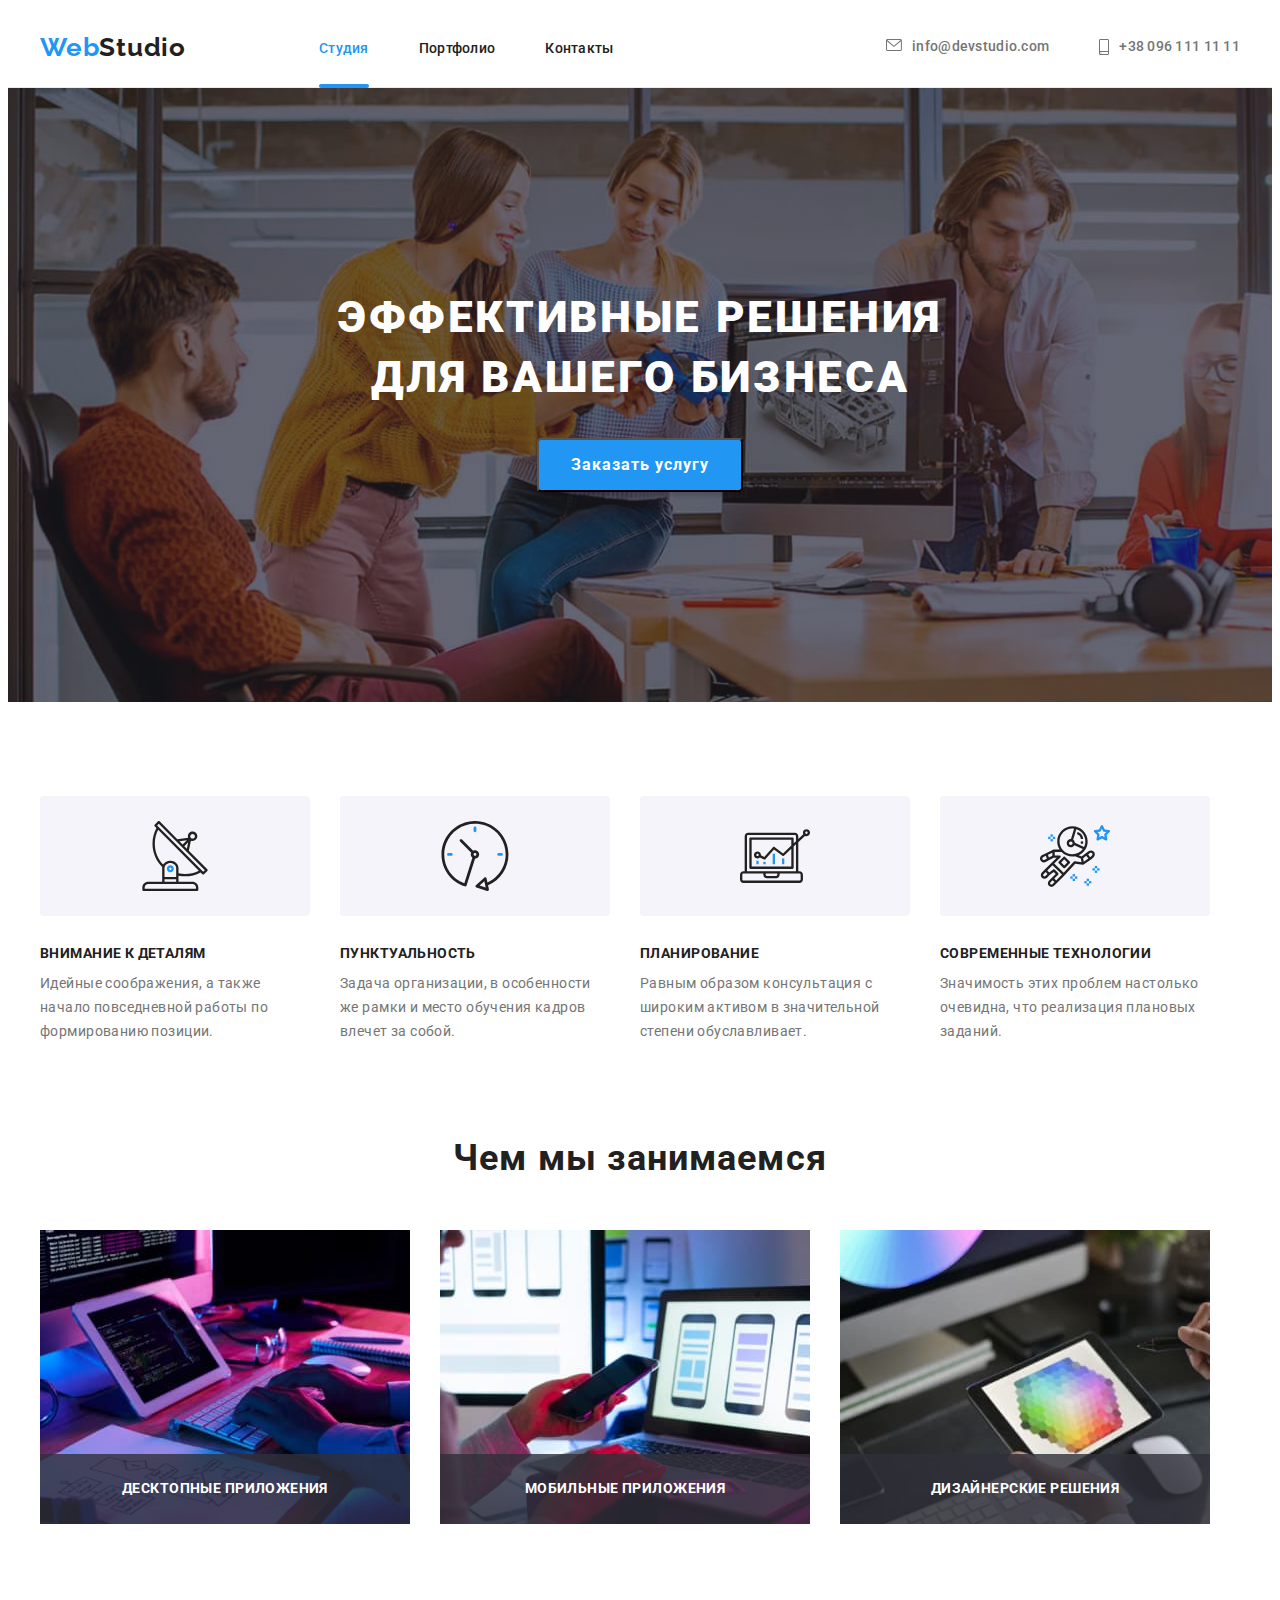
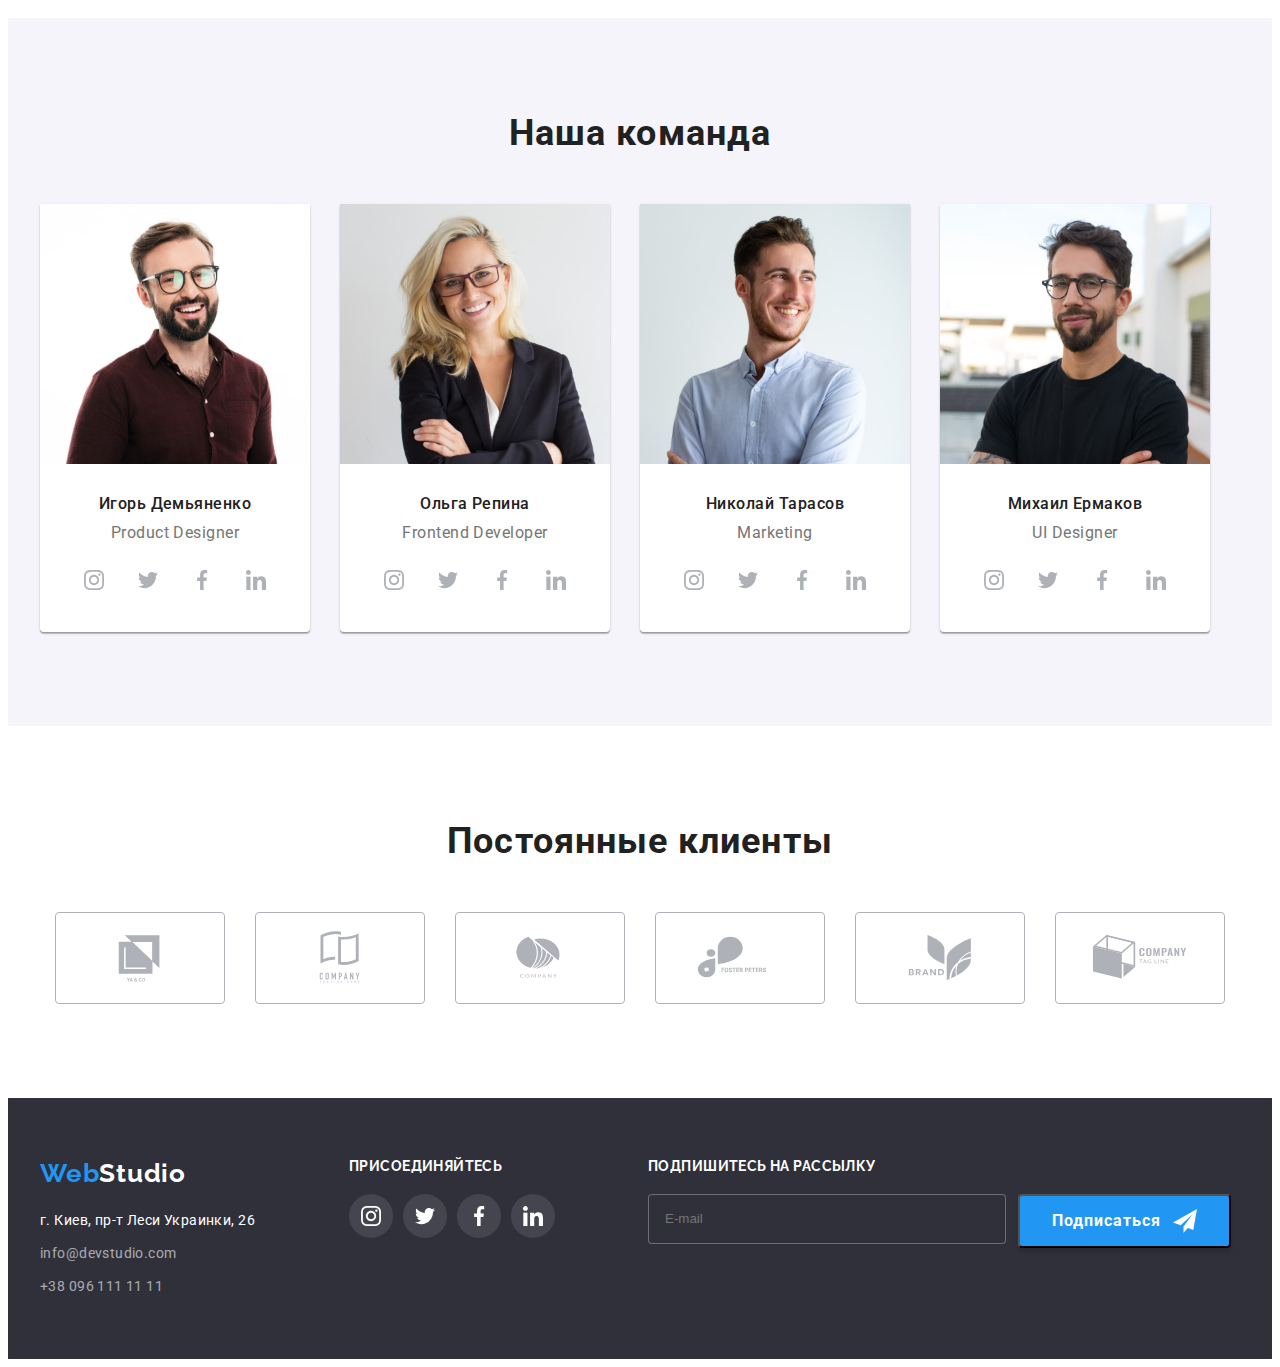
==== index.html @ 3cc31e41 "add footer label" ====
<!DOCTYPE html>
<html lang="ru">
<head>
    <meta charset="UTF-8">
    <meta http-equiv="X-UA-Compatible" content="IE=edge">
    <meta name="viewport" content="width=device-width, initial-scale=1.0">
    <title>WebStudio</title>
    <link rel="preconnect" href="https://fonts.googleapis.com">
    <link rel="preconnect" href="https://fonts.gstatic.com" crossorigin>
    <link href="https://fonts.googleapis.com/css2?family=Raleway:wght@700&family=Roboto:wght@400;500;700;900&display=swap"
        rel="stylesheet">
        <link rel="stylesheet" href="https://cdnjs.cloudflare.com/ajax/libs/modern-normalize/1.1.0/modern-normalize.min.css"
            integrity="sha512-wpPYUAdjBVSE4KJnH1VR1HeZfpl1ub8YT/NKx4PuQ5NmX2tKuGu6U/JRp5y+Y8XG2tV+wKQpNHVUX03MfMFn9Q=="
            crossorigin="anonymous" referrerpolicy="no-referrer" />
    <link rel="stylesheet" href="./css/styles.css">
</head>
<body>
    <header class="header"> 
        <div class="container header-container">
        <a class="link logo-style" href="">Web<span class="logo-style-header">Studio</span></a>
        <nav class="navigation">
        <ul class="list nav-list">
            <li class="nav-list-item">
                <a class="link nav-list-link current" href="./index.html">Студия</a>
            </li>
            <li class="nav-list-item">
                <a class="link nav-list-link " href="./portfolio.html">Портфолио</a>
            </li>
            <li class="nav-list-item">
                <a class="link nav-list-link" href="">Контакты</a>
            </li>
        </ul>
        </nav>

        <ul class="list header-contacts-list">
            <li class="header-contacts-item">
                <a  class="link header-contacts" href="mailto:info@devstudio.com">
                    <svg class="header-icons" width="16" height="12">
                        <use href="./images/sprite.svg#envelope"></use>
                    </svg>
                    info@devstudio.com</a></li>
            <li class="header-contacts-item">
                <a class="link header-contacts" href="tel:+380961111111">
                    <svg class="header-icons" width="10" height="16">
                        <use href="./images/sprite.svg#smartphone"></use>
                    </svg>
                    +38 096 111 11 11</a></li>
        </ul>
      
        
        </div>
    </header>

    <main>
        <section class="hero section">
            <div class="container">
            <h1 class="main-title" >Эффективные решения для вашего бизнеса</h1>
            <button 
            class="modal-btn" 
            type="button" 
            data-modal-open>
            Заказать услугу
        </button>
        </div>
        </section>
        <section class="section">
            <div class="container">
            <ul class="list about-description">
            <li class="about-description-item">
                <div class="about-icon">
                    <svg class="about-svg" width="70" height="70">
                        <use href="./images/sprite.svg#antenna" ></use>
                    </svg>
                </div>
                <h3 class="secondary-title">Внимание к деталям</h3>
                <p class="about-text">
                    Идейные соображения, а также начало повседневной работы по формированию позиции.
                </p> 
            </li>
            <li class="about-description-item">
                <div class="about-icon">
                    <svg class="about-svg" width="70" height="70">
                        <use href="./images/sprite.svg#clock"></use>
                    </svg>
                </div>
                <h3 class="secondary-title">Пунктуальность</h3>
                <p class="about-text">
                    Задача организации, в особенности же рамки и место обучения кадров влечет за собой.
                </p>
            </li>
            <li class="about-description-item">
                <div class="about-icon">
                    <svg class="about-svg" width="70" height="70">
                        <use href="./images/sprite.svg#diagram"></use>
                    </svg>
                </div>
                <h3 class="secondary-title">Планирование</h3>
                <p class="about-text">
                    Равным образом консультация с широким активом в значительной степени обуславливает.
                </p>
            </li>
            <li class="about-description-item">
                <div class="about-icon">
                    <svg class="about-svg" width="70" height="70">
                        <use href="./images/sprite.svg#astronaut"></use>
                    </svg>
                </div>
                <h3 class="secondary-title">Современные технологии</h3>
                <p class="about-text">
                    Значимость этих проблем настолько очевидна, что реализация плановых заданий.
                </p>
            </li>
            </ul>
            </div>
            </section>
        <section class="section-about" >
            <div class="container">
        <h2 class="title">Чем мы занимаемся</h2>
        <ul class="list about-img">
            <li class="about-img-item">
                <div class="thumb">
                <img src="./images/img-1.jpg" 
                alt="Программист пишет код" 
                width="370" 
                height="294">
                <p class="label">Десктопные приложения</p>
                </div>
            </li>
            <li class="about-img-item">
                <div class="thumb">
                <img src="./images/img-2.jpg" 
                alt="Дизайнер работает над мобильным приложением" 
                width="370" 
                height="294">
                <p class="label">Мобильные приложения</p>
                </div>
            </li>
            <li class="about-img-item">
                <div class="thumb">
                <img src="./images/img-3.jpg" 
                alt="Разработка игры на планшете" 
                width="370" 
                height="294">
                <p class="label">Дизайнерские решения</p>
                </div>
            </li>
        </ul>
        </div>
        </section>

        <section class="team-background section">
            <div class="container">
            <h2 class="title">Наша команда</h2>
            <ul class="list team-list">
                <li class="team-list-item">
                    
                    <img src="./images/img-4.jpg" alt="Игорь Демьяненко" width="270" height="260">
                    <div class="team-text">  
                    <h3 class="name-text">Игорь Демьяненко</h3>
                        <p class="team-position">Product Designer</p>
                        <ul class="social-list list">
                            <li class="social-list-item">
                                <a class="social-list-link" href="">
                                    <svg class="social-list-icon" width="20" height="20">
                                        <use href="./images/sprite.svg#instagram-1"></use>
                                    </svg>
                                </a>
                            </li>
                            <li class="social-list-item">
                                <a class="social-list-link" href="">
                                    <svg class="social-list-icon" width="20" height="20">
                                        <use href="./images/sprite.svg#twitter-1"></use>
                                    </svg>
                                </a>
                            </li>
                            <li class="social-list-item">
                                <a class="social-list-link" href="">
                                    <svg class="social-list-icon" width="20" height="20">
                                        <use href="./images/sprite.svg#facebook-1"></use>
                                    </svg>
                                </a>
                            </li>
                            <li class="social-list-item">
                                <a class="social-list-link" href="">
                                    <svg class="social-list-icon" width="20" height="20">
                                        <use href="./images/sprite.svg#linkedin-1"></use>
                                    </svg>
                                </a>
                            </li>
                        </ul>
                    </div>
                </li>
                <li class="team-list-item">
                    
                        <img src="./images/img-5.jpg" alt="Ольга Репина" width="270" height="260">
            
                        <div class="team-text">
                        <h3 class="name-text">Ольга Репина</h3>
                            <p class="team-position">Frontend Developer</p>
                            <ul class="social-list list">
                                <li class="social-list-item">
                                    <a class="social-list-link" href="">
                                        <svg class="social-list-icon" width="20" height="20">
                                            <use href="./images/sprite.svg#instagram-1"></use>
                                        </svg>
                                    </a>
                                </li>
                                <li class="social-list-item">
                                    <a class="social-list-link" href="">
                                        <svg class="social-list-icon" width="20" height="20">
                                            <use href="./images/sprite.svg#twitter-1"></use>
                                        </svg>
                                    </a>
                                </li>
                                <li class="social-list-item">
                                    <a class="social-list-link" href="">
                                        <svg class="social-list-icon" width="20" height="20">
                                            <use href="./images/sprite.svg#facebook-1"></use>
                                        </svg>
                                    </a>
                                </li>
                                <li class="social-list-item">
                                    <a class="social-list-link" href="">
                                        <svg class="social-list-icon" width="20" height="20">
                                            <use href="./images/sprite.svg#linkedin-1"></use>
                                        </svg>
                                    </a>
                                </li>
                            </ul>
                    </div>
                </li>
                <li class="team-list-item">
                    
                        <img src="./images/img-6.jpg" alt="Николай Тарасов" width="270" height="260">
                        <div class="team-text">
                            <h3 class="name-text">Николай Тарасов</h3>
                            <p class="team-position">Marketing</p>
                            <ul class="social-list list">
                                <li class="social-list-item">
                                    <a class="social-list-link" href="">
                                        <svg class="social-list-icon" width="20" height="20">
                                            <use href="./images/sprite.svg#instagram-1"></use>
                                        </svg>
                                    </a>
                                </li>
                                <li class="social-list-item">
                                    <a class="social-list-link" href="">
                                        <svg class="social-list-icon" width="20" height="20">
                                            <use href="./images/sprite.svg#twitter-1"></use>
                                        </svg>
                                    </a>
                                </li>
                                <li class="social-list-item">
                                    <a class="social-list-link" href="">
                                        <svg class="social-list-icon" width="20" height="20">
                                            <use href="./images/sprite.svg#facebook-1"></use>
                                        </svg>
                                    </a>
                                </li>
                                <li class="social-list-item">
                                    <a class="social-list-link" href="">
                                        <svg class="social-list-icon" width="20" height="20">
                                            <use href="./images/sprite.svg#linkedin-1"></use>
                                        </svg>
                                    </a>
                                </li>
                            </ul>
                        </div>
                </li>
                <li class="team-list-item">
                    
                        <img src="./images/img-7.jpg" alt="Михаил Ермаков" width="270" height="260">
                        
                        <div class="team-text">
                        <h3 class="name-text">Михаил Ермаков</h3>
                            <p class="team-position">UI Designer</p>
                            <ul class="social-list list">
                                <li class="social-list-item">
                                    <a class="social-list-link" href="">
                                        <svg class="social-list-icon" width="20" height="20">
                                            <use href="./images/sprite.svg#instagram-1"></use>
                                        </svg>
                                    </a>
                                </li>
                                <li class="social-list-item">
                                    <a class="social-list-link" href="">
                                        <svg class="social-list-icon" width="20" height="20">
                                            <use href="./images/sprite.svg#twitter-1"></use>
                                        </svg>
                                    </a>
                                </li>
                                <li class="social-list-item">
                                    <a class="social-list-link" href="">
                                        <svg class="social-list-icon" width="20" height="20">
                                            <use href="./images/sprite.svg#facebook-1"></use>
                                        </svg>
                                    </a>
                                </li>
                                <li class="social-list-item">
                                    <a class="social-list-link" href="">
                                        <svg class="social-list-icon" width="20" height="20">
                                            <use href="./images/sprite.svg#linkedin-1"></use>
                                        </svg>
                                    </a>
                                </li>
                            </ul>
                        </div>
                </li>
            </ul>
        </div>
        </section>
<section class="section ">
    <div class="container">
    <h2 class="title">Постоянные клиенты</h2>
    <ul class="list client-list">
        <li class="client-list-item">
            <a class="client-list-link" href="">
                <svg class="client-list-icon" width="106" height="60">
                    <use href="./images/sprite.svg#Logo-1"></use>
                </svg>
            </a>
        </li>
        <li class="client-list-item">
            <a class="client-list-link" href="">
                <svg class="client-list-icon" width="106" height="60">
                    <use href="./images/sprite.svg#Logo-2"></use>
                </svg>
            </a>
        </li>
        <li class="client-list-item">
            <a class="client-list-link" href="">
                <svg class="client-list-icon" width="106" height="60">
                    <use href="./images/sprite.svg#Logo-3"></use>
                </svg>
            </a>
        </li>
        <li class="client-list-item">
            <a class="client-list-link" href="">
                <svg class="client-list-icon" width="106" height="60">
                    <use href="./images/sprite.svg#Logo-4"></use>
                </svg>
            </a>
        </li>
        <li class="client-list-item">
            <a class="client-list-link" href="">
                <svg class="client-list-icon" width="106" height="60">
                    <use href="./images/sprite.svg#Logo-5"></use>
                </svg>
            </a>
        </li>
        <li class="client-list-item">
            <a class="client-list-link" href="">
                <svg class="client-list-icon" width="106" height="60">
                    <use href="./images/sprite.svg#Logo-6"></use>
                </svg>
            </a>
        </li>
</ul>
</div>
</section>

    </main>

    <footer >
        <section class="container footer-info">
        <div class="footer-container">
        <a class="link logo-style footer-logo" href="">Web<span class="logo-style-footer">Studio</span></a>
        <address>
            <ul class="list footer-contacts-list">
           <li class="footer-contacts-item"><a class="link address" href="">г. Киев, пр-т Леси Украинки, 26</a> </li> 
            <li class="footer-contacts-item"><a class="link footer-contacts" href="mailto:info@devstudio.com">info@devstudio.com</a></li>
            <li class="footer-contacts-item"><a class="link footer-contacts" href="tel:+380961111111">+38 096 111 11 11</a></li>
        </ul>
        </address>
        </div>
        <div class="footer-list-link">
            <p class="footer-text">присоединяйтесь</p>
            <ul class="list social-list-footer">
                <li class="social-list-item-footer">
                    <a class="social-list-link-footer" href="">
                        <svg class="social-list-icon" width="20" height="20">
                            <use href="./images/sprite.svg#instagram-2"></use>
                        </svg>
                    </a>
                </li>
                <li class="social-list-item-footer">
                    <a class="social-list-link-footer" href="">
                        <svg class="social-list-icon-footer" width="20" height="20">
                            <use href="./images/sprite.svg#twitter-2"></use>
                        </svg>
                    </a>
                </li>
                <li class="social-list-item-footer">
                    <a class="social-list-link-footer" href="">
                        <svg class="social-list-icon-footer" width="20" height="20">
                            <use href="./images/sprite.svg#facebook-2"></use>
                        </svg>
                    </a>
                </li>
                <li class="social-list-item-footer">
                    <a class="social-list-link-footer" href="">
                        <svg class="social-list-icon-footer" width="20" height="20">
                            <use href="./images/sprite.svg#linkedin-2"></use>
                        </svg>
                    </a>
                </li>

            </ul>
        </div>
<div class="contact-field-footer">
    <p class="footer-text">Подпишитесь на рассылку</p>
        <form class="contact-form-footer">
            <label>
    <input type="email" name="email-footer" placeholder="E-mail" class="email-form-footer">
    </label>
    <button type="submit" class="modal-btn">Подписаться
        <svg class="footer-contact-form-icon" width="24" height="24"> 
            <use href="./images/sprite.svg#icon-send">
            </use>
        </svg>
    </button>
        </form>
</div>

    </section>
    </footer>
   
    <div class="backdrop is-hidden" data-modal>
        <div class="modal">
            <button type="button" class="modal-close-btn" data-modal-close>
                <svg class="modal-close-icon" width="11" height="11">
                    <use href="./images/sprite.svg#icon-close-btn"></use>
                </svg>
            </button>
        </div>
    </div>

    <script src="./js/modal.js"></script>

</body>
</html>
---- css/styles.css ----
:root {
  --primary-font-family: "Roboto", sans-serif;
  --secondary-font-family: "Raleway", sans-serif;
  --primary-text-color-theme-dark: #ffffff;
  --secondary-text-color-theme-dark: ;
  --primary-text-color-theme-light: #212121;
  --secondary-text-color-theme-light: #757575;
  --accent-color: #2196f3;
  --accent-button-color: #188ce8;
  --primary-background-color: #ffffff;
  --secondary-background-color: #f5f4fa;
  --hero-footer-background-color: #2f303a;
  --footer-text-color: rgba(255, 255, 255, 0.6);
}

body {
  font-family: var(--primary-font-family);
  color: var(--primary-text-color-theme-light);
  background-color: var(--primary-background-color);
}
footer {
  background-color: var(--hero-footer-background-color);
  padding-top: 60px;
  padding-bottom: 60px;
  display: flex;
}

.list {
  list-style: none;
}

.link {
  text-decoration: none;
}
.container {
  width: 1200px;
  padding-left: 15px;
  padding-right: 15px;
  margin-left: auto;
  margin-right: auto;
}

.section {
  padding-top: 94px;
  padding-bottom: 94px;
}

.section-about {
  padding-top: 0;
  padding-bottom: 94px;
}

/* ========= START COMPONENTS ========= */
.modal-btn {
  min-width: 200px;
  padding: 10px 32px;
  margin: auto;
  font-family: inherit;
  font-weight: 700;
  font-size: 16px;
  line-height: 1.88;
  display: flex;
  align-items: center;
  text-align: center;
  letter-spacing: 0.06em;
  cursor: pointer;
  background: var(--accent-color);
  box-shadow: 0px 4px 4px rgba(0, 0, 0, 0.15);
  border-radius: 4px;

  color: var(--primary-text-color-theme-dark);
  transition: background-color 250ms cubic-bezier(0.4, 0, 0.2, 1), color 250ms cubic-bezier(0.4, 0, 0.2, 1) ;
}

.modal-btn:hover,
.modal-btn:focus {
  background-color: var(--accent-button-color);
  color: var(--primary-text-color-theme-dark);
}

.main-title {
  margin-bottom: 30px;
  margin-top: auto;
  margin-left: auto;
  margin-right: auto;
  width: 696px;
  font-weight: 900;
  font-size: 44px;
  line-height: 1.36;
  text-align: center;
  letter-spacing: 0.06em;
  text-transform: uppercase;
  margin-bottom: 30px;
  color: #ffffff;
}

.title {
  font-weight: 700;
  font-size: 36px;
  line-height: 1.17;
  text-align: center;
  letter-spacing: 0.03em;
  margin-bottom: 50px;

  color: var(--primary-text-color-theme-light);
}
h1,
h2,
h3,
h4,
p {
  margin-top: 0;
  margin-bottom: 0;
}
ul,
ol {
  margin-left: 0;
  margin-top: 0;
  margin-bottom: 0;
}
img {
  display: block;
}
/* ========== END COMPONENTS ========== */

/* ========= START HEADER ========= */

.header {
  padding-top: 24px;
  padding-bottom: 24px;
  border-bottom: 1px solid #ececec;
  
}

.header-container {
  display: flex;
  align-items: center;
  
}

.navigation {
  display: flex;
  align-items: center;
  
}
.nav-list {
  display: flex;
  align-items: center;
  
}

.nav-list-item:not(:last-child) {
  margin-right: 50px;
}

.nav-list-link {
  font-weight: 500;
  font-size: 14px;
  line-height: 1.17;
  letter-spacing: 0.02em;
  color: var(--primary-text-color-theme-light);
  transition: color 250ms cubic-bezier(0.4, 0, 0.2, 1), background-color 250ms cubic-bezier(0.4, 0, 0.2, 1);
  position: relative;
}

.nav-list-link:hover,
.nav-list-link:focus {
  color: var(--accent-color);
}
.nav-list-link.current::after{
  content: "";
  display: block;
  align-items: center;
  width: 100%;
  height: 4px;
  background-color: var(--accent-color);
  border-radius: 2px;
position: absolute;
bottom: -32px;
}

.nav-list .link.current{
  color: var(--accent-color);

}

.header-contacts-list {
  display: flex;
  align-items: center;
  margin-left: auto;
}


.header-contacts-item:not(:last-child) {
  margin-right: 50px;
}

.header-contacts {
  display: flex;
  font-weight: 500;
  font-size: 14px;
  line-height: 1.14;
  letter-spacing: 0.02em;
  color: var(--secondary-text-color-theme-light);
  transition: color 250ms cubic-bezier(0.4, 0, 0.2, 1);
}

.header-contacts:hover,
.header-contacts:focus {
  color: var(--accent-color);
}

.logo-style {
  margin-right: 93px;
  font-family: var(--secondary-font-family);
  font-style: normal;
  font-weight: bold;
  font-size: 26px;
  line-height: 1.19;
  letter-spacing: 0.03em;

  color: var(--accent-color);
}
.logo-style-header {
  color: var(--primary-text-color-theme-light);
}
.logo-style-footer {
  color: var(--primary-text-color-theme-dark);
}

.header-icons{
  display: flex;
  align-content: center;
  justify-content: center;
  margin-right: 10px;
  padding: 0;
  fill: #757575;
  transition: fill 250ms cubic-bezier(0.4, 0, 0.2, 1);
}

/*.header-icons:hover,
.header-icons:focus{
  fill:var(--accent-color);
}*/

.header-contacts:hover .header-icons,
.header-contacts:focus .header-icons {
  fill: var(--accent-color);
}

/* ========= END HEADER ========= */

/* ========= START HERO ========= */
.hero {
  background-image: linear-gradient(
      rgba(47, 48, 58, 0.4),
      rgba(47, 48, 58, 0.4)
    ),
    url("../images/hero/hero-bgd.jpg");

  background-size: cover;
  background-color: var(--hero-footer-background-color);
  padding-top: 200px;
  padding-bottom: 210px;
  max-width: 1600px;
  margin-left: auto;
  margin-right: auto;
  
}

/* ========= END HERO ========= */

/* ========= START ABOUT ========= */
.secondary-title {
  font-weight: 700;
  font-size: 14px;
  line-height: 1.14;
  letter-spacing: 0.03em;
  text-transform: uppercase;
  width: 270px;
  margin-bottom: 10px;
}

.about-text {
  font-weight: 400;
  font-size: 14px;
  line-height: 1.71;
  letter-spacing: 0.03em;
  width: 270px;

  color: var(--secondary-text-color-theme-light);
}
.about-description-item:not(:last-child) {
  margin-right: 30px;
}
.about-description {
  display: flex;
  align-items: center;
  padding: 0;
}

.about-img {
  display: flex;
  align-items: center;
  padding: 0;
}
.about-img-item:not(:last-child) {
  margin-right: 30px;
}
.about-img-item{
  position: relative;
}

.about-icon{
  display: flex;
  justify-content:center;
  align-items: center;
  padding: 0;
  width: 270px;
  height: 120px;
  background-color: #F5F4FA;
  border-radius: 4px;
  margin-bottom: 30px;
}

.thumb{
    position: relative;
}
.thumb>.label{
  position: absolute;
  width: 370px;
  height: 70px;
  bottom: 0;
  right: 0;
  color: var(--primary-text-color-theme-dark);
  display: flex;
  justify-content: center;
  align-content: center;
  background-color:rgba(47, 48, 58, 0.8); 
  font-family: var(--primary-font-family);
  font-weight: 700;
  align-items: center;
  text-align: center;
  font-size: 14px;
  line-height: 1.14;
  letter-spacing: 0.03em;
  text-transform: uppercase;
}
/* ========= END ABOUT ========= */

/* ========= START TEAM ========= */

.name-text {
  font-weight: 500;
  font-size: 16px;
  line-height: 1.19;
  text-align: center;
  letter-spacing: 0.03em;
  margin-bottom: 10px;
}

.team-position {
  font-weight: 400;
  font-size: 16px;
  line-height: 1.19;
  text-align: center;
  letter-spacing: 0.03em;

  color: var(--secondary-text-color-theme-light);
}
.team-background {
  background-color: var(--secondary-background-color);
}
.team-list {
  display: flex;
  align-items: center;
  padding: 0;
}
.team-list-item:not(:last-child) {
  margin-right: 30px;
}
.team-list-item {
  border: 0px solid;
  background: #ffffff;
  box-shadow: 0px 1px 3px rgba(0, 0, 0, 0.12), 0px 1px 1px rgba(0, 0, 0, 0.14),
    0px 2px 1px rgba(0, 0, 0, 0.2);
  border-radius: 0px 0px 4px 4px;
}

.team-text {
  padding-top: 30px;
  padding-bottom: 30px;
}

.social-list {
  display: flex;
  justify-content:center ;
  padding: 0;
  margin-top: 16px;
  margin-right: 32px;
  margin-left: 32px;
}

.social-list-link {
  display: flex;
  align-items: center;
  justify-content: center;
  width: 44px;
  height: 44px;
  background-color: #ffffff;
  border-radius: 50%;
  transition: background-color 250ms cubic-bezier(0.4, 0, 0.2, 1);
}

.social-list-item:not(:last-child){
  margin-right: 10px;
}

.social-list-icon{
  fill: #AFB1B8;
  transition: fill 250ms cubic-bezier(0.4, 0, 0.2, 1);
}

.social-list-link:hover,
.social-list-link:focus {
  background-color: var(--accent-color);
}

.social-list-link:hover .social-list-icon,
.social-list-link:focus .social-list-icon {
  fill:#ffffff ;
}

/* ========= END TEAM ========= */

/* ========= START CLIENT ========= */

.client-list{
  display: flex;
  justify-content: center;
  align-items: center;
  margin-top: 50px;
  padding: 0;
}

.client-list-link {
  width: 170px;
  height: 92px;
  display: flex;
  justify-content: center;
  align-items: center;
  border: 1px solid #AFB1B8;
  box-sizing: border-box;
  border-radius: 4px;
  transition: border-color 250ms cubic-bezier(0.4, 0, 0.2, 1);

}
.client-list-item:not(:last-child){
  margin-right: 30px;
}

.client-list-icon{
  fill: #AFB1B8;
  transition: fill 250ms cubic-bezier(0.4, 0, 0.2, 1);
  

}
/*.client-list-link {

}*/


.client-list-link:hover .client-list-icon,
.client-list-link:focus .client-list-icon{
  fill: var(--accent-color);
  
}
.client-list-link:hover,
.client-list-link:focus{
border-color: var(--accent-color);
}



/* ========= END CLIENT ========= */


/* ========= START FOOTER ========= */
.address {
  font-weight: 400;
  font-style: normal;
  font-size: 14px;
  line-height: 1.71;
  letter-spacing: 0.03em;
  margin-top: 20px;

  color: var(--primary-text-color-theme-dark);
  transition: color 250ms cubic-bezier(0.4, 0, 0.2, 1);
}

.address:hover,
.address:focus {
  color: var(--accent-color);
}

.footer-contacts {
  font-weight: 400;
  font-size: 14px;
  line-height: 1.71;
  letter-spacing: 0.03em;
  font-style: normal;

  color: var(--footer-text-color);
  transition: color 250ms cubic-bezier(0.4, 0, 0.2, 1);
}
.footer-contacts:hover,
.footer-contacts:focus {
  color: var(--accent-color);
}
.footer-contacts-list {
  padding: 0;
}
.footer-contacts-item:not(:last-child) {
  margin-bottom: 9px;
}

.footer-container {
  display: flex;
  flex-direction: column;
}

.footer-logo {
  margin-bottom: 20px;
}
.footer-text{
  font-family: var(--secondary-font-family);
  font-style: normal;
  font-weight: 700;
  font-size: 14px;
  line-height: 16px;
  letter-spacing: 0.03em;
  text-transform: uppercase;
  color: var(--primary-text-color-theme-dark);
  margin-bottom: 20px;
}
.social-list-footer{
  display: flex;
  justify-content: center;
  align-items: center;
  padding: 0;
  

}
.footer-list-link{
  margin-left: 70px;
  padding: 0;
}

.social-list-item-footer:not(:last-child){
  margin-right: 10px;

}

.social-list-link-footer{
  display: flex;
  align-items: center;
  justify-content: center;
  width: 44px;
  height: 44px;
  background-color: rgba(255, 255, 255, 0.1);
  border-radius: 50%;
  transition: background-color 250ms cubic-bezier(0.4, 0, 0.2, 1);

}

.social-list-icon-footer{
  fill: #ffffff;

}
.social-list-link-footer:hover,
.social-list-link-footer:focus {
  background-color: var(--accent-color);
}

.footer-info{
  display: flex;
}

.contact-field-footer{
margin-left: 93px;
}


.contact-form-footer{
  display: flex;
}

.email-form-footer{
  width: 358px;
  height: 50px;
  border: 1px solid rgba(255, 255, 255, 0.3);
  box-sizing: border-box;
  border-radius: 4px;
  background-color: var(--hero-footer-background-color);
  color: rgba(255, 255, 255, 0.6);
  padding: 15px 16px;
  margin-right: 12px;
}

.footer-contact-form-icon{
  margin-left: 12px;
}
/* ========= END FOOTER ========= */

/* ========= START PORTFOLIO========= */
.portfolio-btn {
  font-family: var(--primary-font-family);
  font-weight: 500;
  font-size: 16px;
  line-height: 1.6;
  text-align: center;
  letter-spacing: 0.03em;
  cursor: pointer;
  background: var(--secondary-background-color);
  border-radius: 4px;
  color: var(--primary-text-color-theme-light);
  padding: 6px 22px;
  border: 0;
  transition: color 250ms cubic-bezier(0.4, 0, 0.2, 1), background-color 250ms cubic-bezier(0.4, 0, 0.2, 1);
}
.portfolio-btn-list {
  display: flex;
  align-items: center;
  margin-bottom: 50px;
  justify-content: center;
  padding: 0;
}
.portfolio-btn-list-item:not(:last-child) {
  margin-right: 8px;
}

.portfolio-btn-list-item{
  transition: box-shadow 250ms cubic-bezier(0.4, 0, 0.2, 1);
}


.portfolio-btn-list-item:hover,
.portfolio-btn-list-item:focus{
  box-shadow: 0px 3px 1px rgba(0, 0, 0, 0.1), 0px 1px 2px rgba(0, 0, 0, 0.08), 0px 2px 2px rgba(0, 0, 0, 0.12);

}

.portfolio-btn:hover,
.portfolio-btn:focus {
  background-color: var(--accent-color);
  color: var(--primary-text-color-theme-dark);
}

.portfolio-title {
  font-weight: 700;
  font-size: 18px;
  line-height: 2;
  letter-spacing: 0.06em;
  margin-bottom: 4px;
}
.portfolio-description {
  font-weight: 400;
  font-size: 16px;
  line-height: 1.9;
  letter-spacing: 0.03em;
  color: var(--secondary-text-color-theme-light);
}
.portfolio-list {
  display: flex;
  flex-wrap: wrap;
  margin: -15px;
  padding: 0;
}

.portfolio-list-item {
  background: #ffffff;
  margin: 15px;
  transition: box-shadow 250ms cubic-bezier(0.4, 0, 0.2, 1), transform 250ms cubic-bezier(0.4, 0, 0.2, 1);
}

.portfolio-list-item:hover{
  box-shadow: 0px 1px 1px rgba(0, 0, 0, 0.12),
  0px 4px 4px rgba(0, 0, 0, 0.06),
  1px 4px 6px rgba(0, 0, 0, 0.16);
  
}

/*.portfolio-list-item:not(:last-child) {
  margin-right: 30px;
}*/

.portfolio-text {
  padding: 20px 24px;
  border-left: 1px solid #eeeeee;
  border-right: 1px solid #eeeeee;
  border-bottom: 1px solid #eeeeee;
}
.visually-hidden {
  position: absolute;
  width: 1px;
  height: 1px;
  margin: -1px;
  border: 0;
  padding: 0;
  white-space: nowrap;
  clip-path: inset(100%);
  clip: rect(0 0 0 0);
  overflow: hidden;
}

.portfolio-cards{
  position: relative;
  overflow: hidden;
  
}

.overlay{
  position: absolute;
  top: 0;
  right: 0;
  font-family: var(--primary-font-family);
  font-style: normal;
  font-weight: 400;
  font-size: 18px;
  line-height: 1.56;
  letter-spacing: 0.03em;
  color: #FFFFFF;
  background: rgba(33, 150, 243, 0.9);
  width: 100%;
  height: 100%;
  padding: 63px 24px;
  overflow: auto;
  transform: translateY(100%);
  transition: transform 250ms cubic-bezier(0.4, 0, 0.2, 1);
  
}

.portfolio-list-item:hover .overlay{
  transform: translateY(0%);

}
/* ========= END PORTFOLIO ========= */

/* ========= START MODAL-WINDOW ========= */
.backdrop{
  position: fixed;
  top: 0;
  left: 0;
  width: 100vw;
  height: 100vh;
  background: rgba(0, 0, 0, 0.2);
  transition: opacity 250ms cubic-bezier(0.4, 0, 0.2, 1), visibility 250ms cubic-bezier(0.4, 0, 0.2, 1);
}

.backdrop.is-hidden{
  opacity: 0;
  visibility: hidden;
  pointer-events: none;
}

.modal{
  position: absolute;
  top: 50%;
  left: 50%;
  transform: translate(-50%, -50%);
  width: 528px;
  height: 581px;
  background: #FFFFFF;
  box-shadow: 0px 1px 3px rgba(0, 0, 0, 0.12),
  0px 1px 1px rgba(0, 0, 0, 0.14),
  0px 2px 1px rgba(0, 0, 0, 0.2);
  border-radius: 4px;
}

.modal-close-btn{
position: absolute;
top: 8px;
right: 8px;
display: flex;
justify-content: center;
align-items: center;
width: 30px;
height: 30px;
background: #FFFFFF;
border: 1px solid rgba(0, 0, 0, 0.1);
box-sizing: border-box;
border-radius: 50%;
padding: 0;
cursor: pointer;
}

/* ========= END MODAL-WINDOW ========= */
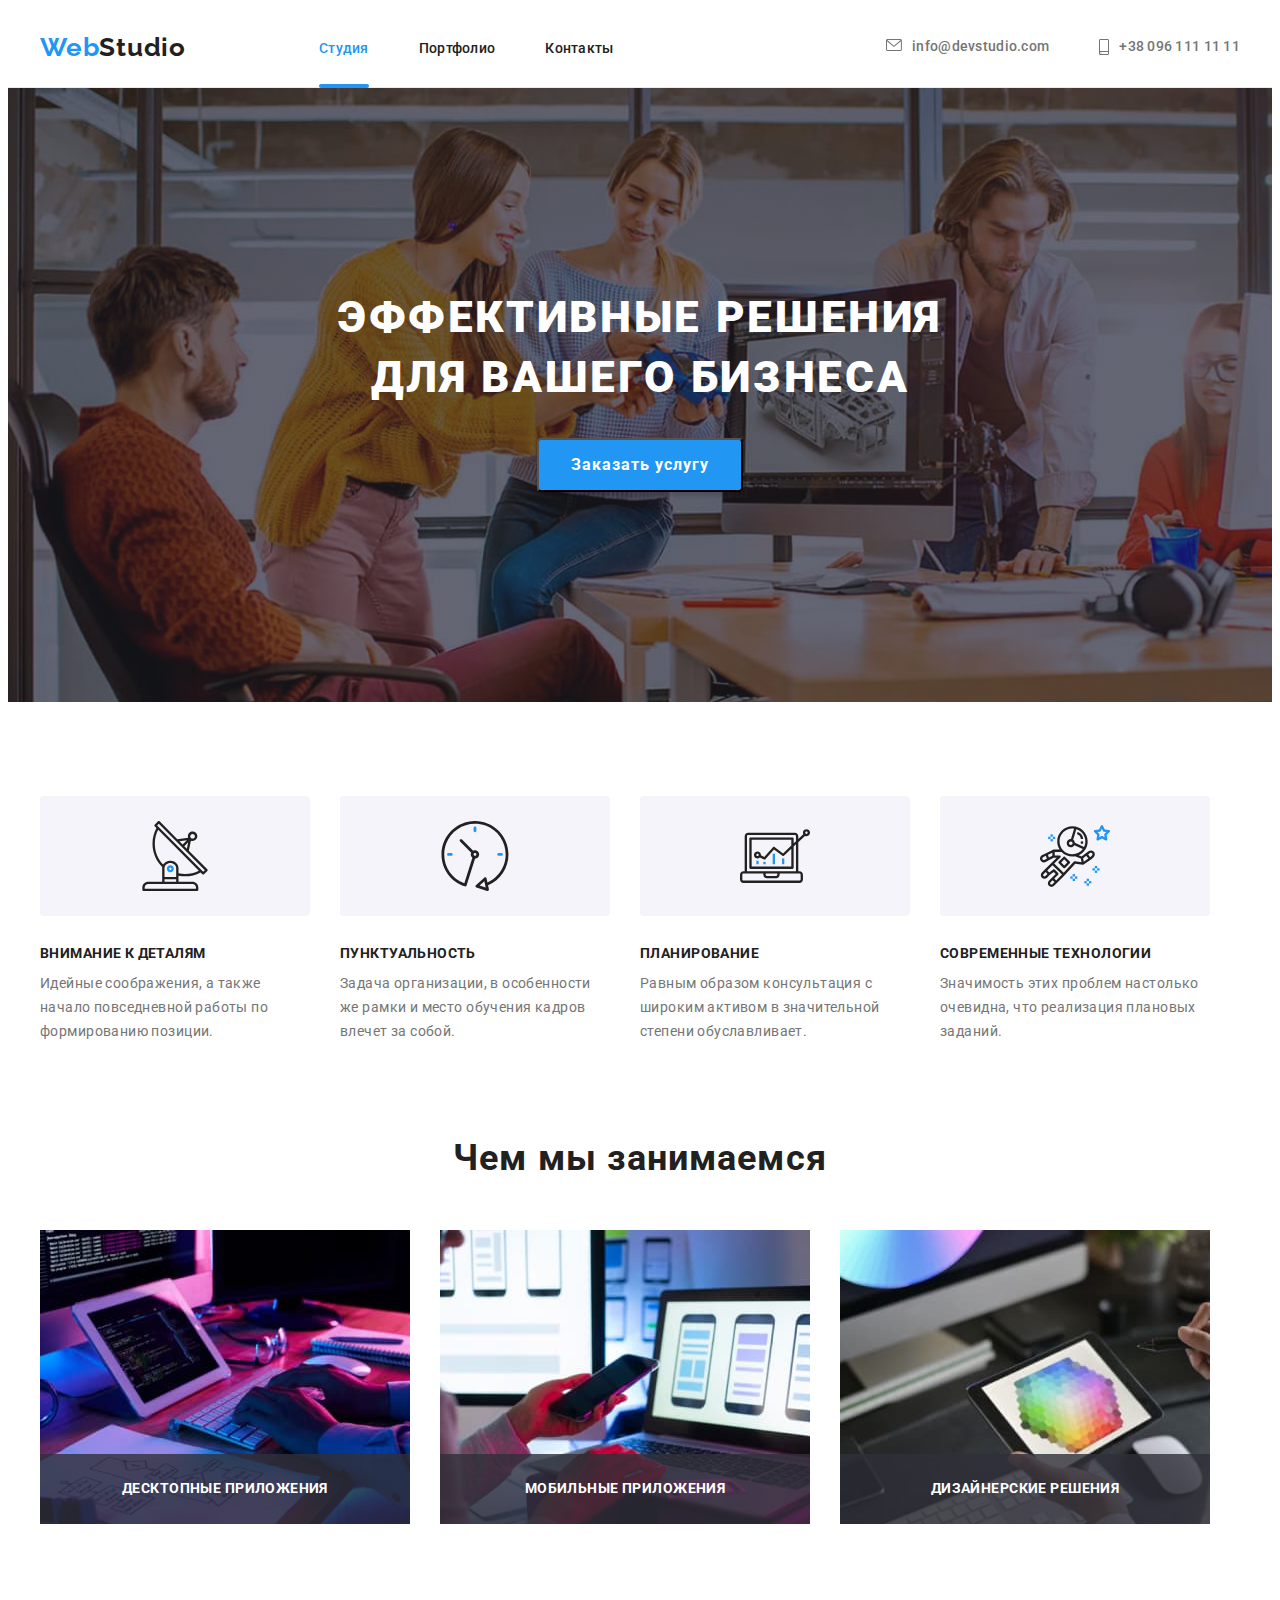
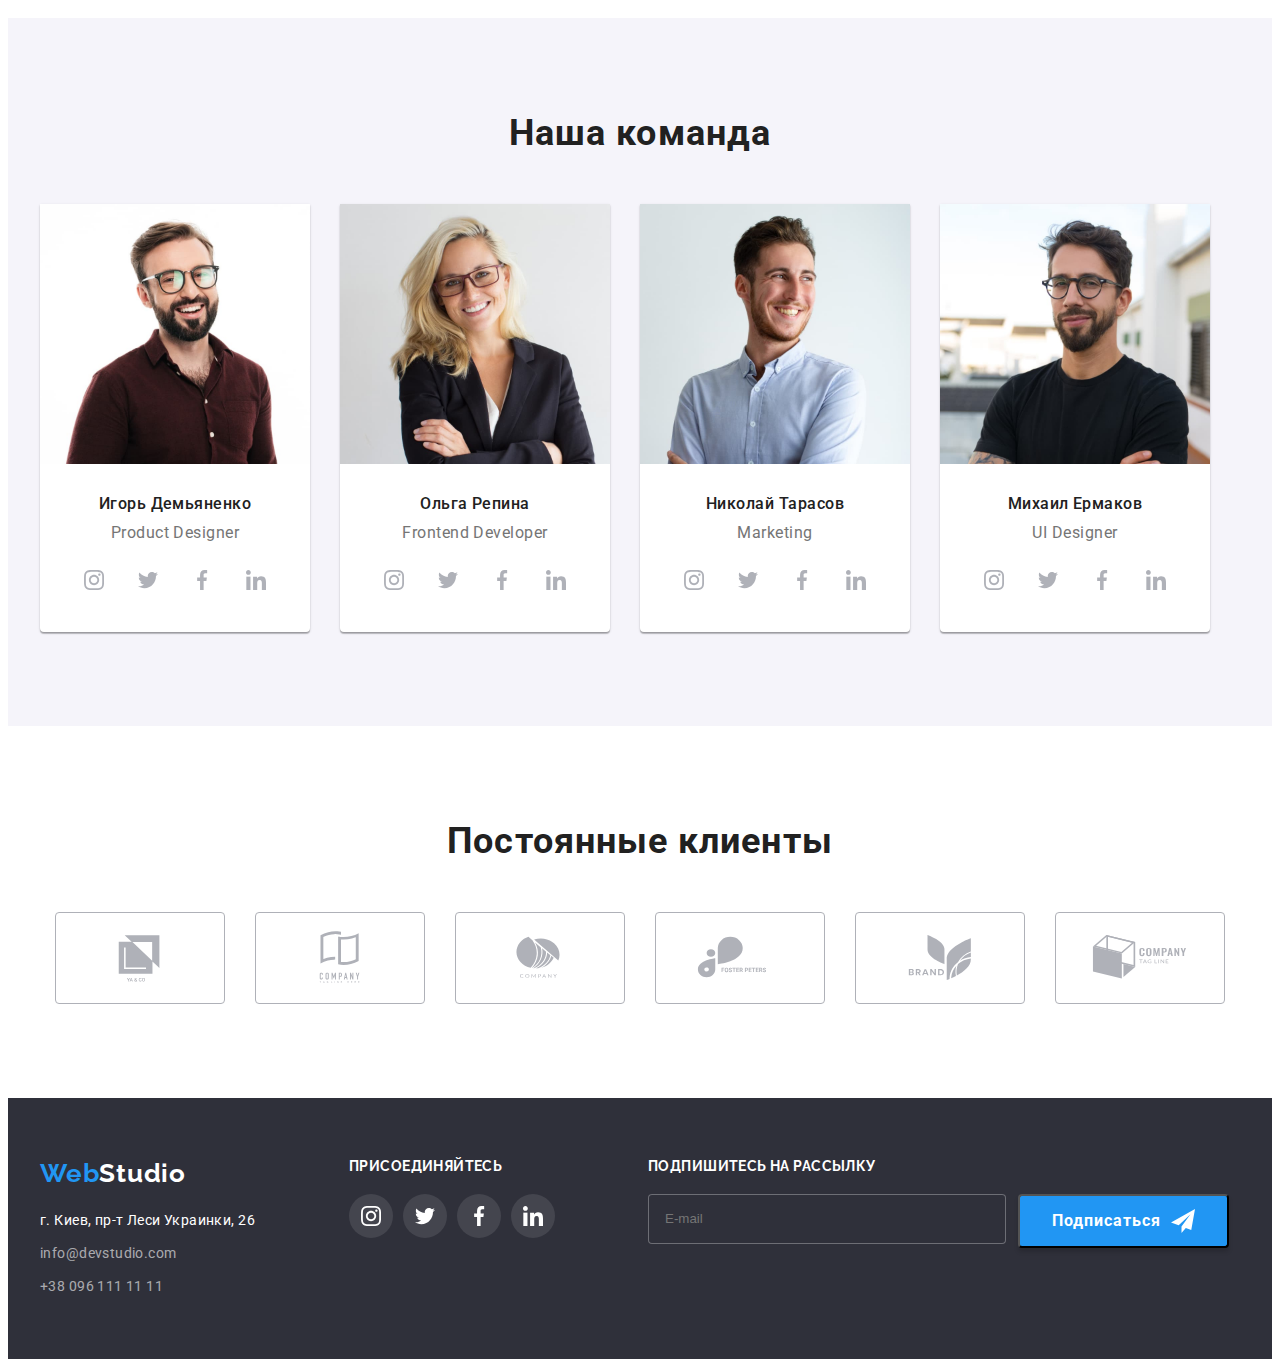
==== commit f6361d50: "start contact form html" ====
--- a/index.html
+++ b/index.html
@@ -432,7 +432,36 @@
                     <use href="./images/sprite.svg#icon-close-btn"></use>
                 </svg>
             </button>
-        </div>
+
+            <form class="contact-form">
+                <p class="contact-form-name">Оставьте свои данные, мы вам перезвоним</p>
+                <label class="contact-form-field">
+                    Имя
+                    <input type="text" class="contact-form" name="contact-form-name" required>
+                </label>
+                <label class="contact-form-field">
+                    Телефон
+                    <input type="tel" class="contact-form" name="contact-form-phone" required>
+                </label>
+                <label class="contact-form-field">
+                    Почта
+                    <input type="email" class="contact-form" name="contact-form-email" required>
+                </label>
+                <label class="contact-form-field">
+                    Комментарий
+                    <textarea name="user-message" class="contact-form-message" placeholder="Введите текст">
+                    </textarea>
+                </label>
+                <div class="contact-form-checkbox-wrapper">
+                    <input type="checkbox" class="contact-form-checkbox" name="contact-form-checkbox">
+                    <label for="" class="contact-form-checkbox-label">
+                        Соглашаюсь с рассылкой и принимаю <a href="">Условия договора</a> 
+                    </label>
+                </div>
+            <button type="submit" class="modal-btn">Отправить</button>
+            </form>
+        </div>
+
     </div>
 
     <script src="./js/modal.js"></script>
--- a/css/styles.css
+++ b/css/styles.css
@@ -605,10 +605,18 @@
   color: rgba(255, 255, 255, 0.6);
   padding: 15px 16px;
   margin-right: 12px;
-}
+  transition: border-color 250ms cubic-bezier(0.4, 0, 0.2, 1);
+  }
 
 .footer-contact-form-icon{
-  margin-left: 12px;
+  margin-left: 10px;
+}
+
+.email-form-footer:focus{
+  outline: none;
+  border-color: var(--accent-color);
+  
+
 }
 /* ========= END FOOTER ========= */
 
@@ -735,7 +743,7 @@
   height: 100%;
   padding: 63px 24px;
   overflow: auto;
-  transform: translateY(100%);
+  transform: translateY(101%);
   transition: transform 250ms cubic-bezier(0.4, 0, 0.2, 1);
   
 }
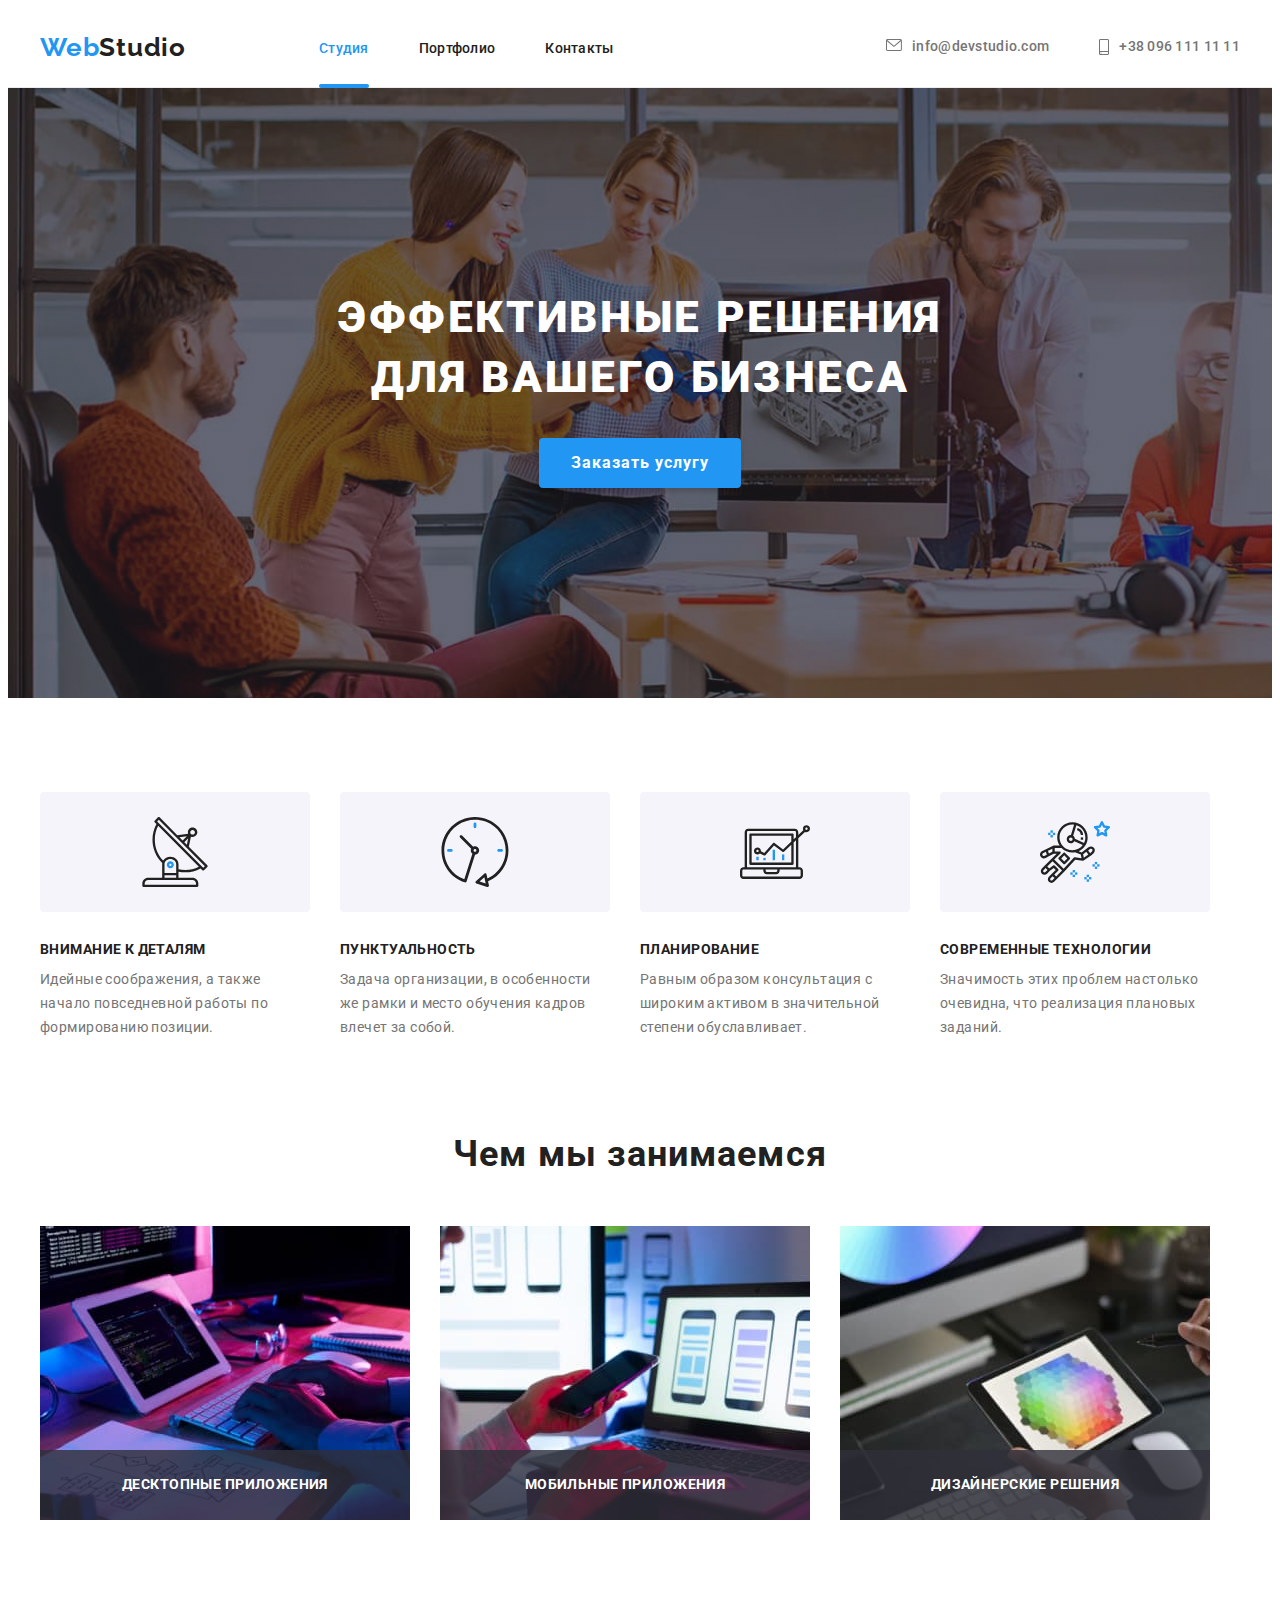
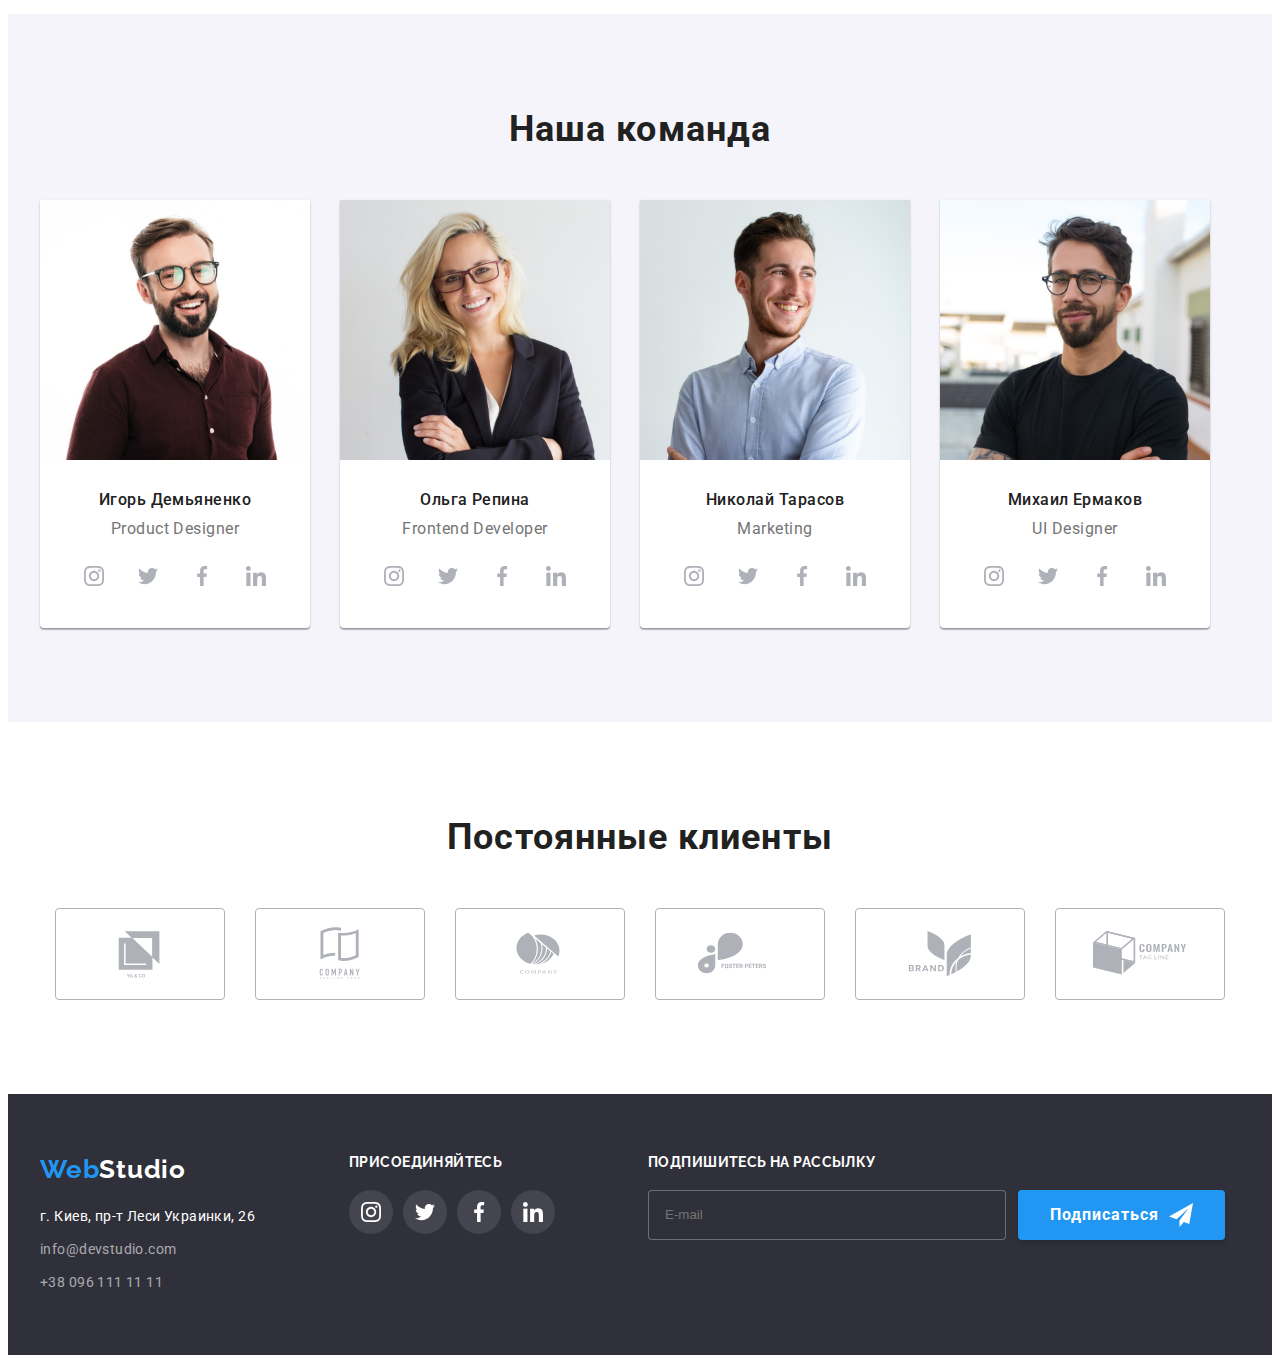
==== commit c9f6aa2a: "add 6 popravky" ====
--- a/index.html
+++ b/index.html
@@ -436,29 +436,47 @@
             <form class="contact-form">
                 <p class="contact-form-name">Оставьте свои данные, мы вам перезвоним</p>
                 <label class="contact-form-field">
-                    Имя
-                    <input type="text" class="contact-form" name="contact-form-name" required>
+                    <span class="contacts-name">Имя</span> 
+                    <span class="contact-form-input-wrapper">
+                    <input type="text" class="contact-form-input" name="contact-form-name" required>
+                <svg class="contact-form-icon" width="12" height="12">
+                    <use href="./images/sprite.svg#icon-name"></use>
+                </svg>
+                </span>
                 </label>
                 <label class="contact-form-field">
-                    Телефон
-                    <input type="tel" class="contact-form" name="contact-form-phone" required>
+                     <span class="contacts-name">Телефон</span>
+                    <span class="contact-form-input-wrapper">
+                    <input type="tel" class="contact-form-input" name="contact-form-phone" required>
+            <svg class="contact-form-icon" width="13" height="13">
+                <use href="./images/sprite.svg#icon-phone"></use>
+            </svg>
+            </span>
                 </label>
                 <label class="contact-form-field">
-                    Почта
-                    <input type="email" class="contact-form" name="contact-form-email" required>
-                </label>
+                    <span class="contacts-name">Почта</span>
+                    <span class="contact-form-input-wrapper">
+                    <input type="email" class="contact-form-input" name="contact-form-email" required>
+                <svg class="contact-form-icon" width="15" height="12">
+                    <use href="./images/sprite.svg#icon-email"></use>
+                </svg>
+                </span>
+            </label>
                 <label class="contact-form-field">
-                    Комментарий
-                    <textarea name="user-message" class="contact-form-message" placeholder="Введите текст">
-                    </textarea>
+                     <span class="contacts-name">Комментарий</span>
+                    <textarea 
+                    name="user-message" 
+                    placeholder="Введите текст"
+                    class="contact-form-message" 
+                    ></textarea>
                 </label>
                 <div class="contact-form-checkbox-wrapper">
-                    <input type="checkbox" class="contact-form-checkbox" name="contact-form-checkbox">
-                    <label for="" class="contact-form-checkbox-label">
-                        Соглашаюсь с рассылкой и принимаю <a href="">Условия договора</a> 
+                    <input type="checkbox" class="contact-form-checkbox visually-hidden" name="contact-form-checkbox" id="policy-checkbox" required>
+                    <label for="policy-checkbox" class="contact-form-checkbox-label">
+                        Соглашаюсь с рассылкой и принимаю &nbsp;<a href="" class="policy">Условия договора</a> 
                     </label>
                 </div>
-            <button type="submit" class="modal-btn">Отправить</button>
+            <button class="modal-btn" type="submit">Отправить</button>
             </form>
         </div>
 
--- a/css/styles.css
+++ b/css/styles.css
@@ -62,11 +62,13 @@
   display: flex;
   align-items: center;
   text-align: center;
+  justify-content: center;
   letter-spacing: 0.06em;
   cursor: pointer;
   background: var(--accent-color);
   box-shadow: 0px 4px 4px rgba(0, 0, 0, 0.15);
   border-radius: 4px;
+  border: 0px;
 
   color: var(--primary-text-color-theme-dark);
   transition: background-color 250ms cubic-bezier(0.4, 0, 0.2, 1), color 250ms cubic-bezier(0.4, 0, 0.2, 1) ;
@@ -443,6 +445,7 @@
   padding: 0;
 }
 
+
 .client-list-link {
   width: 170px;
   height: 92px;
@@ -783,6 +786,7 @@
   0px 1px 1px rgba(0, 0, 0, 0.14),
   0px 2px 1px rgba(0, 0, 0, 0.2);
   border-radius: 4px;
+  padding: 40px;
 }
 
 .modal-close-btn{
@@ -800,6 +804,155 @@
 border-radius: 50%;
 padding: 0;
 cursor: pointer;
+transition: fill 250ms cubic-bezier(0.4, 0, 0.2, 1);
+}
+
+.modal-close-btn:focus,
+.modal-close-btn:hover{
+  fill: var(--accent-color);
+}
+
+.contact-form{}
+
+.contact-form-name{
+  font-family: 'Roboto';
+  font-style: normal;
+  font-weight: 700;
+  font-size: 20px;
+  line-height: 1.15;
+  text-align: center;
+  letter-spacing: 0.03em;
+  color: #212121;
+  margin-bottom: 12px;
+}
+
+.contact-form-field{
+  display: block;
+  margin-bottom: 10px;
+}
+
+.contact-form-input{
+  width: 100%;
+  height: 40px;
+  border: 1px solid rgba(33, 33, 33, 0.2);
+  box-sizing: border-box;
+  border-radius: 4px;
+  padding-left: 42px;
+  transition: border-color 250ms cubic-bezier(0.4, 0, 0.2, 1);
+  
+}
+
+.contact-form-input:focus{
+  border-color: var(--accent-color);
+  outline: none;
+}
+.contact-form-input:focus+.contact-form-icon {
+  fill: var(--accent-color);
+}
+
+.contact-form-input-wrapper{
+  margin-top: 4px;
+  position: relative;
+  display: block;
+
+}
+
+.contact-form-message{
+  width: 100%;
+  height: 120px;
+  margin-top: 4px;
+  padding: 12px 16px;
+  resize: none;
+  border: 1px solid rgba(33, 33, 33, 0.2);
+  box-sizing: border-box;
+  border-radius: 4px;
+  transition: border-color 250ms cubic-bezier(0.4, 0, 0.2, 1);
+ 
+
+}
+
+ .contact-form-message::placeholder{
+/*text-transform: uppercase;*/
+color: rgba(117, 117, 117, 0.5);
+font-family: 'Roboto';
+font-style: normal;
+font-weight: 400;
+font-size: 12px;
+line-height: 1.17;
+letter-spacing: 0.01em;
+}
+
+.contact-form-message:focus{
+  border-color: var(--accent-color);
+  outline: none;
+}
+
+.contact-form-checkbox-wrapper{
+  margin-top: 20px;
+  margin-bottom: 30px;
+}
+
+.contact-form-checkbox{
+  transition: outline 250ms cubic-bezier(0.4, 0, 0.2, 1);
+}
+
+.contact-form-checkbox:checked + .contact-form-checkbox-label::before{
+  background-image: url('../images/checkbox.svg');
+  background-size:contain;
+  background-color: var(--accent-color);
+  background-repeat:no-repeat;
+
+}
+
+.contact-form-checkbox-label{
+  font-family: 'Roboto';
+  font-style: normal;
+  font-weight: 400;
+  font-size: 14px;
+  line-height: 1.71;
+  letter-spacing: 0.03em;
+  display: flex;
+  align-items: center;
+  
+  color: #757575;
+}
+
+.contact-form-checkbox-label::before{
+  content: '';
+  /*background-image: url('../images/border-checkbox.svg');*/
+  display: inline-block;
+  width: 16px;
+  height: 15px;
+  border-radius: 2px;
+  cursor: pointer;
+  margin-right: 7px;
+  border: 2px solid #212121;;
+  
+}
+
+.contact-form-checkbox:focus+.contact-form-checkbox-label::before{
+  outline: 1px solid #2196F3;
+
+}
+
+.contacts-name{
+  font-family: 'Roboto';
+  font-weight: 400;
+  font-size: 12px;
+  line-height: 1.17;  
+  letter-spacing: 0.01em;
+  color: #757575 ;
+}
+
+.contact-form-icon{
+  position: absolute;
+  top: 50%;
+  left: 15px;
+  transform: translateY(-50%);
+  transition: fill 250ms cubic-bezier(0.4, 0, 0.2, 1);
+}
+.policy{
+  color: var(--accent-color);
 }
 
 /* ========= END MODAL-WINDOW ========= */